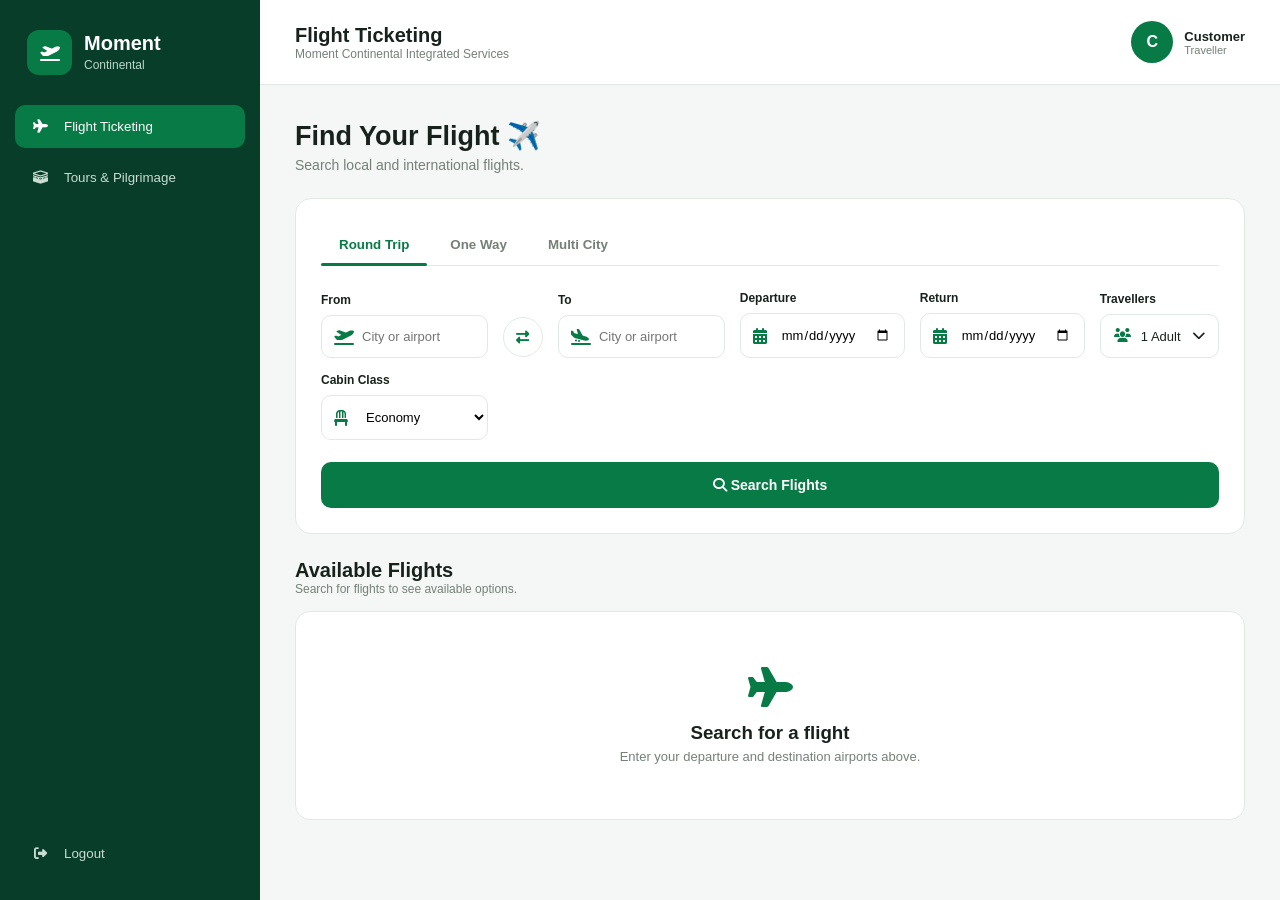
==== customers.html @ 9c8e6b3d "updated project" ====
<!DOCTYPE html>
<html lang="en">

<head>

    <meta charset="UTF-8">

    <meta
        name="viewport"
        content="width=device-width, initial-scale=1.0"
    >

    <title>
        Moment Continental - Customer
    </title>

    <link
        rel="stylesheet"
        href="customers.css"
    >

    <link
        rel="stylesheet"
        href="https://cdnjs.cloudflare.com/ajax/libs/font-awesome/6.5.1/css/all.min.css"
    >

</head>


<body>


<!-- =====================================================
     SIDEBAR
===================================================== -->

<aside
    class="sidebar"
    id="sidebar"
>


    <!-- BRAND -->

    <div class="brand">

        <div class="brand-icon">

            <i class="fas fa-plane-departure"></i>

        </div>


        <div>

            <h2>
                Moment
            </h2>

            <span>
                Continental
            </span>

        </div>

    </div>



    <!-- NAVIGATION -->

    <nav class="sidebar-nav">


        <button
            class="nav-item active"
            data-page="flights"
        >

            <i class="fas fa-plane"></i>

            <span>
                Flight Ticketing
            </span>

        </button>



        <button
            class="nav-item"
            data-page="tours"
        >

            <i class="fas fa-kaaba"></i>

            <span>
                Tours & Pilgrimage
            </span>

        </button>


    </nav>



    <!-- BOTTOM -->

    <div class="sidebar-bottom">


        <button
            class="nav-item logout-btn"
            id="logoutBtn"
        >

            <i class="fas fa-right-from-bracket"></i>

            <span>
                Logout
            </span>

        </button>


    </div>


</aside>



<!-- =====================================================
     MAIN
===================================================== -->

<main class="main">


    <!-- TOPBAR -->

    <header class="topbar">


        <button
            class="menu-btn"
            id="menuBtn"
        >

            <i class="fas fa-bars"></i>

        </button>



        <div class="topbar-title">

            <h2 id="pageTitle">
                Flight Ticketing
            </h2>

            <p>
                Moment Continental Integrated Services
            </p>

        </div>



        <!-- CUSTOMER -->

        <div class="customer-profile">


            <div class="avatar" id="customerAvatar">
                C
            </div>


            <div class="customer-info">

                <strong id="customerDisplayName">
                    Customer
                </strong>

                <small>
                    Traveller
                </small>

            </div>


        </div>


    </header>



    <!-- =================================================
         CONTENT
    ================================================= -->

    <section class="content">



        <!-- =================================================
             FLIGHTS
        ================================================= -->

        <div
            class="page active-page"
            id="flights"
        >


            <div class="page-heading">

                <div>

                    <h1>
                        Find Your Flight ✈️
                    </h1>

                    <p>
                        Search local and international flights.
                    </p>

                </div>

            </div>



            <!-- FLIGHT SEARCH -->

            <div class="flight-search-panel">


                <!-- TRIP TYPE -->

                <div class="flight-tabs">


                    <button
                        class="flight-tab active"
                        data-trip="round-trip"
                    >
                        Round Trip
                    </button>


                    <button
                        class="flight-tab"
                        data-trip="one-way"
                    >
                        One Way
                    </button>


                    <button
                        class="flight-tab"
                        data-trip="multi-city"
                    >
                        Multi City
                    </button>


                </div>



                <form id="flightSearchForm">


                    <div class="flight-form-grid">


                        <!-- FROM -->

                        <div class="form-group airport-group">

                            <label>
                                From
                            </label>


                            <div class="input-icon">

                                <i
                                    class="fas fa-plane-departure"
                                ></i>


                                <input
                                    type="text"
                                    id="flightFrom"
                                    placeholder="City or airport"
                                    autocomplete="off"
                                    required
                                >


                            </div>


                            <div
                                class="airport-results"
                                id="fromResults"
                            ></div>


                        </div>



                        <!-- SWAP -->

                        <button
                            type="button"
                            class="swap-btn"
                            id="swapFlightBtn"
                            title="Swap airports"
                        >

                            <i class="fas fa-right-left"></i>

                        </button>



                        <!-- TO -->

                        <div class="form-group airport-group">

                            <label>
                                To
                            </label>


                            <div class="input-icon">

                                <i
                                    class="fas fa-plane-arrival"
                                ></i>


                                <input
                                    type="text"
                                    id="flightTo"
                                    placeholder="City or airport"
                                    autocomplete="off"
                                    required
                                >


                            </div>


                            <div
                                class="airport-results"
                                id="toResults"
                            ></div>


                        </div>



                        <!-- DEPARTURE -->

                        <div class="form-group">

                            <label>
                                Departure
                            </label>


                            <div class="input-icon">

                                <i
                                    class="fas fa-calendar-days"
                                ></i>


                                <input
                                    type="date"
                                    id="departureDate"
                                    required
                                >


                            </div>

                        </div>



                        <!-- RETURN -->

                        <div
                            class="form-group"
                            id="returnDateGroup"
                        >

                            <label>
                                Return
                            </label>


                            <div class="input-icon">

                                <i
                                    class="fas fa-calendar-days"
                                ></i>


                                <input
                                    type="date"
                                    id="returnDate"
                                >


                            </div>

                        </div>



                        <!-- TRAVELLERS -->

                        <div class="form-group traveller-group">

                            <label>
                                Travellers
                            </label>


                            <button
                                type="button"
                                class="traveller-btn"
                                id="travellerBtn"
                            >

                                <i class="fas fa-users"></i>


                                <span id="travellerSummary">
                                    1 Adult
                                </span>


                                <i class="fas fa-chevron-down"></i>

                            </button>



                            <!-- TRAVELLER POPUP -->

                            <div
                                class="traveller-popup"
                                id="travellerPopup"
                            >


                                <!-- ADULTS -->

                                <div class="traveller-row">


                                    <div>

                                        <strong>
                                            Adults
                                        </strong>

                                        <small>
                                            12+ years
                                        </small>

                                    </div>


                                    <div class="counter">

                                        <button
                                            type="button"
                                            class="counter-btn"
                                            data-type="adults"
                                            data-action="minus"
                                        >
                                            −
                                        </button>


                                        <span id="adultsCount">
                                            1
                                        </span>


                                        <button
                                            type="button"
                                            class="counter-btn"
                                            data-type="adults"
                                            data-action="plus"
                                        >
                                            +
                                        </button>

                                    </div>

                                </div>



                                <!-- CHILDREN -->

                                <div class="traveller-row">


                                    <div>

                                        <strong>
                                            Children
                                        </strong>

                                        <small>
                                            2–11 years
                                        </small>

                                    </div>


                                    <div class="counter">

                                        <button
                                            type="button"
                                            class="counter-btn"
                                            data-type="children"
                                            data-action="minus"
                                        >
                                            −
                                        </button>


                                        <span id="childrenCount">
                                            0
                                        </span>


                                        <button
                                            type="button"
                                            class="counter-btn"
                                            data-type="children"
                                            data-action="plus"
                                        >
                                            +
                                        </button>

                                    </div>

                                </div>



                                <!-- INFANTS -->

                                <div class="traveller-row">


                                    <div>

                                        <strong>
                                            Infants
                                        </strong>

                                        <small>
                                            Under 2
                                        </small>

                                    </div>


                                    <div class="counter">

                                        <button
                                            type="button"
                                            class="counter-btn"
                                            data-type="infants"
                                            data-action="minus"
                                        >
                                            −
                                        </button>


                                        <span id="infantsCount">
                                            0
                                        </span>


                                        <button
                                            type="button"
                                            class="counter-btn"
                                            data-type="infants"
                                            data-action="plus"
                                        >
                                            +
                                        </button>

                                    </div>

                                </div>


                            </div>

                        </div>



                        <!-- CABIN -->

                        <div class="form-group">

                            <label>
                                Cabin Class
                            </label>


                            <div class="input-icon">

                                <i class="fas fa-chair"></i>


                                <select id="cabinClass">

                                    <option value="Economy">
                                        Economy
                                    </option>

                                    <option value="Premium Economy">
                                        Premium Economy
                                    </option>

                                    <option value="Business">
                                        Business
                                    </option>

                                    <option value="First Class">
                                        First Class
                                    </option>

                                </select>

                            </div>

                        </div>


                    </div>



                    <!-- MULTI CITY -->

                    <div
                        class="multi-city-container"
                        id="multiCityContainer"
                    >

                        <div class="multi-city-header">

                            <div>

                                <h3>
                                    Multi-City Flights
                                </h3>

                                <p>
                                    Add multiple destinations.
                                </p>

                            </div>


                            <button
                                type="button"
                                class="text-btn"
                                id="addCityBtn"
                            >

                                <i class="fas fa-plus"></i>

                                Add another city

                            </button>

                        </div>


                        <div id="multiCityRows">


                            <div class="multi-city-row">


                                <div class="form-group">

                                    <label>
                                        From
                                    </label>

                                    <input
                                        type="text"
                                        placeholder="City or airport"
                                    >

                                </div>


                                <div class="form-group">

                                    <label>
                                        To
                                    </label>

                                    <input
                                        type="text"
                                        placeholder="City or airport"
                                    >

                                </div>


                                <div class="form-group">

                                    <label>
                                        Date
                                    </label>

                                    <input
                                        type="date"
                                    >

                                </div>


                            </div>


                        </div>

                    </div>



                    <!-- SEARCH -->

                    <button
                        type="submit"
                        class="search-flight-btn"
                    >

                        <i
                            class="fas fa-magnifying-glass"
                        ></i>

                        Search Flights

                    </button>


                </form>


            </div>



            <!-- SEARCH RESULTS -->

            <div
                class="flight-results"
                id="flightResults"
            >

                <div class="results-heading">

                    <div>

                        <h2>
                            Available Flights
                        </h2>

                        <p>
                            Search for flights to see available options.
                        </p>

                    </div>

                </div>


                <div id="flightResultsList">

                    <div class="empty-results">

                        <i class="fas fa-plane"></i>

                        <h3>
                            Search for a flight
                        </h3>

                        <p>
                            Enter your departure and destination
                            airports above.
                        </p>

                    </div>

                </div>


            </div>


        </div>



        <!-- =================================================
             TOURS & PILGRIMAGE
        ================================================= -->

        <div
            class="page"
            id="tours"
        >


            <div class="page-heading">

                <div>

                    <h1>
                        Tours & Pilgrimage 🕋
                    </h1>

                    <p>
                        Explore our travel and pilgrimage packages.
                    </p>

                </div>

            </div>



            <div class="package-grid">


                <!-- ISRAEL & JORDAN -->

                <div class="package-card featured-package">

                    <div class="package-icon">

                        <i class="fas fa-church"></i>

                    </div>


                    <span class="package-label">
                        Featured Package
                    </span>


                    <h3>
                        Israel & Jordan Sacred Tour
                        & Pilgrimage Package
                    </h3>


                    <p>
                        A complete 9-day faith-building journey
                        through Jerusalem, Mount Nebo, Petra,
                        the Dead Sea and the Jordan River.
                    </p>


                    <div class="package-meta">

                        <span>

                            <i class="fas fa-calendar"></i>

                            9 Days

                        </span>


                        <span>

                            <i class="fas fa-globe"></i>

                            Israel & Jordan

                        </span>

                    </div>


                    <button
                        class="package-btn"
                        onclick="bookPackage('Israel & Jordan Sacred Tour & Pilgrimage Package')"
                    >

                        Book Package

                    </button>


                </div>



                <!-- UMRAH -->

                <div class="package-card">

                    <div class="package-icon">

                        <i class="fas fa-kaaba"></i>

                    </div>


                    <h3>
                        Umrah Spiritual Pilgrimage
                    </h3>


                    <p>
                        A spiritually guided Umrah journey
                        with accommodation, transportation
                        and pilgrimage support.
                    </p>


                    <div class="package-meta">

                        <span>

                            <i class="fas fa-mosque"></i>

                            Saudi Arabia

                        </span>

                    </div>


                    <button
                        class="package-btn"
                        onclick="bookPackage('Umrah Spiritual Pilgrimage')"
                    >

                        Book Package

                    </button>


                </div>



                <!-- HAJJ -->

                <div class="package-card">

                    <div class="package-icon">

                        <i class="fas fa-mosque"></i>

                    </div>


                    <h3>
                        Hajj Pilgrimage Tour
                    </h3>


                    <p>
                        Organized Hajj pilgrimage services
                        for individuals and groups with travel
                        and accommodation arrangements.
                    </p>


                    <div class="package-meta">

                        <span>

                            <i class="fas fa-kaaba"></i>

                            Saudi Arabia

                        </span>

                    </div>


                    <button
                        class="package-btn"
                        onclick="bookPackage('Hajj Pilgrimage Tour')"
                    >

                        Book Package

                    </button>


                </div>


            </div>


        </div>


    </section>


</main>



<script
    src="customers.js"
></script>


</body>

</html>
---- customers.css ----
/* =====================================================
   RESET
===================================================== */

* {
    margin: 0;
    padding: 0;
    box-sizing: border-box;
    font-family: "Poppins", sans-serif;
}


:root {

    --green: #087a46;
    --green-dark: #056637;
    --green-light: #eaf8f0;

    --sidebar: #083d29;

    --white: #ffffff;

    --background: #f5f7f6;

    --text: #17221c;

    --muted: #748078;

    --border: #e2e9e5;

    --danger: #d9534f;

}


/* =====================================================
   BODY
===================================================== */

body {

    background: var(--background);

    color: var(--text);

    min-height: 100vh;

}


/* =====================================================
   SIDEBAR
===================================================== */

.sidebar {

    position: fixed;

    left: 0;
    top: 0;

    width: 260px;

    height: 100vh;

    background: var(--sidebar);

    padding: 25px 15px;

    display: flex;

    flex-direction: column;

    z-index: 1000;

    transition: 0.3s ease;

}


.brand {

    display: flex;

    align-items: center;

    gap: 12px;

    color: white;

    padding: 5px 12px 30px;

}


.brand-icon {

    width: 45px;
    height: 45px;

    background: var(--green);

    border-radius: 12px;

    display: flex;

    align-items: center;

    justify-content: center;

}


.brand h2 {

    font-size: 20px;

}


.brand span {

    color: #b9d8c8;

    font-size: 12px;

}


.sidebar-nav {

    display: flex;

    flex-direction: column;

    gap: 8px;

}


.sidebar-bottom {

    margin-top: auto;

}


.nav-item {

    width: 100%;

    border: none;

    background: transparent;

    color: #c9ddd2;

    padding: 14px 15px;

    border-radius: 10px;

    display: flex;

    align-items: center;

    gap: 14px;

    cursor: pointer;

    text-align: left;

    transition: 0.25s;

}


.nav-item i {

    width: 20px;

    text-align: center;

}


.nav-item:hover {

    background: rgba(255,255,255,0.08);

    color: white;

}


.nav-item.active {

    background: var(--green);

    color: white;

}


.logout-btn:hover {

    background: rgba(217,83,79,0.2);

    color: #ffb9b5;

}


/* =====================================================
   MAIN
===================================================== */

.main {

    margin-left: 260px;

    min-height: 100vh;

}


/* =====================================================
   TOPBAR
===================================================== */

.topbar {

    height: 85px;

    background: white;

    border-bottom: 1px solid var(--border);

    display: flex;

    align-items: center;

    padding: 0 35px;

    position: sticky;

    top: 0;

    z-index: 900;

}


.menu-btn {

    display: none;

    border: none;

    background: transparent;

    font-size: 22px;

    cursor: pointer;

    margin-right: 15px;

}


.topbar-title {

    flex: 1;

}


.topbar-title h2 {

    font-size: 20px;

}


.topbar-title p {

    font-size: 12px;

    color: var(--muted);

}


.customer-profile {

    display: flex;

    align-items: center;

    gap: 11px;

}


.avatar {

    width: 42px;

    height: 42px;

    background: var(--green);

    color: white;

    border-radius: 50%;

    display: flex;

    align-items: center;

    justify-content: center;

    font-weight: 700;

}


.customer-info {

    display: flex;

    flex-direction: column;

}


.customer-info strong {

    font-size: 13px;

}


.customer-info small {

    color: var(--muted);

    font-size: 11px;

}


/* =====================================================
   CONTENT
===================================================== */

.content {

    padding: 35px;

}


.page {

    display: none;

}


.page.active-page {

    display: block;

}


.page-heading {

    margin-bottom: 25px;

}


.page-heading h1 {

    font-size: 27px;

    margin-bottom: 5px;

}


.page-heading p {

    color: var(--muted);

    font-size: 14px;

}


/* =====================================================
   FLIGHT SEARCH
===================================================== */

.flight-search-panel {

    background: white;

    border: 1px solid var(--border);

    border-radius: 16px;

    padding: 25px;

}


.flight-tabs {

    display: flex;

    gap: 5px;

    border-bottom: 1px solid var(--border);

    margin-bottom: 25px;

}


.flight-tab {

    border: none;

    background: transparent;

    padding: 13px 18px;

    cursor: pointer;

    color: var(--muted);

    font-weight: 600;

    position: relative;

}


.flight-tab.active {

    color: var(--green);

}


.flight-tab.active::after {

    content: "";

    position: absolute;

    left: 0;

    bottom: -1px;

    width: 100%;

    height: 3px;

    background: var(--green);

    border-radius: 5px;

}


.flight-form-grid {

    display: grid;

    grid-template-columns: 1.4fr 40px 1.4fr 1fr 1fr 1fr;

    gap: 15px;

    align-items: end;

}


.form-group {

    position: relative;

}


.form-group label {

    display: block;

    font-size: 12px;

    font-weight: 600;

    margin-bottom: 8px;

}


.input-icon {

    position: relative;

}


.input-icon i {

    position: absolute;

    left: 13px;

    top: 50%;

    transform: translateY(-50%);

    color: var(--green);

}


.input-icon input,
.input-icon select {

    width: 100%;

    padding: 13px 13px 13px 40px;

    border: 1px solid var(--border);

    border-radius: 10px;

    outline: none;

    background: white;

    font-size: 13px;

}


.input-icon input:focus,
.input-icon select:focus {

    border-color: var(--green);

    box-shadow: 0 0 0 3px rgba(8,122,70,0.08);

}


/* =====================================================
   AIRPORT AUTOCOMPLETE
===================================================== */

.airport-group {

    position: relative;

}


.airport-results {

    position: absolute;

    left: 0;

    right: 0;

    top: 76px;

    background: white;

    border: 1px solid var(--border);

    border-radius: 12px;

    box-shadow: 0 12px 35px rgba(0,0,0,0.12);

    max-height: 320px;

    overflow-y: auto;

    z-index: 500;

    display: none;

}


.airport-results.show {

    display: block;

}


.airport-option {

    padding: 13px;

    display: flex;

    align-items: center;

    gap: 12px;

    cursor: pointer;

    border-bottom: 1px solid #f0f2f1;

}


.airport-option:hover {

    background: var(--green-light);

}


.airport-code {

    width: 48px;

    height: 40px;

    background: var(--green-light);

    color: var(--green);

    border-radius: 8px;

    display: flex;

    align-items: center;

    justify-content: center;

    font-size: 12px;

    font-weight: 700;

}


.airport-info {

    display: flex;

    flex-direction: column;

}


.airport-info strong {

    font-size: 13px;

}


.airport-info span {

    font-size: 11px;

    color: var(--muted);

}


/* =====================================================
   SWAP
===================================================== */

.swap-btn {

    width: 40px;

    height: 40px;

    border-radius: 50%;

    border: 1px solid var(--border);

    background: white;

    color: var(--green);

    cursor: pointer;

    margin-bottom: 1px;

}


.swap-btn:hover {

    background: var(--green);

    color: white;

}


/* =====================================================
   TRAVELLERS
===================================================== */

.traveller-btn {

    width: 100%;

    height: 44px;

    border: 1px solid var(--border);

    border-radius: 10px;

    background: white;

    display: flex;

    align-items: center;

    gap: 10px;

    padding: 0 13px;

    cursor: pointer;

    color: var(--text);

}


.traveller-btn i:first-child {

    color: var(--green);

}


.traveller-btn span {

    flex: 1;

    text-align: left;

    font-size: 13px;

}


.traveller-popup {

    position: absolute;

    top: 76px;

    right: 0;

    width: 310px;

    background: white;

    border: 1px solid var(--border);

    border-radius: 13px;

    padding: 15px;

    box-shadow: 0 12px 35px rgba(0,0,0,0.13);

    z-index: 600;

    display: none;

}


.traveller-popup.show {

    display: block;

}


.traveller-row {

    display: flex;

    align-items: center;

    justify-content: space-between;

    padding: 13px 5px;

    border-bottom: 1px solid #f0f2f1;

}


.traveller-row:last-child {

    border-bottom: none;

}


.traveller-row div:first-child {

    display: flex;

    flex-direction: column;

}


.traveller-row strong {

    font-size: 13px;

}


.traveller-row small {

    color: var(--muted);

    font-size: 11px;

}


.counter {

    display: flex;

    align-items: center;

    gap: 12px;

}


.counter-btn {

    width: 30px;

    height: 30px;

    border: 1px solid var(--border);

    background: white;

    border-radius: 50%;

    cursor: pointer;

    color: var(--green);

    font-size: 18px;

}


.counter-btn:hover {

    background: var(--green-light);

}


.counter span {

    width: 20px;

    text-align: center;

    font-weight: 600;

}


/* =====================================================
   MULTI CITY
===================================================== */

.multi-city-container {

    display: none;

    margin-top: 25px;

    border-top: 1px solid var(--border);

    padding-top: 20px;

}


.multi-city-container.show {

    display: block;

}


.multi-city-header {

    display: flex;

    justify-content: space-between;

    margin-bottom: 15px;

}


.multi-city-header h3 {

    font-size: 16px;

}


.multi-city-header p {

    color: var(--muted);

    font-size: 12px;

}


.multi-city-row {

    display: grid;

    grid-template-columns: 1fr 1fr 1fr;

    gap: 15px;

    padding: 15px;

    background: #fafcfb;

    border-radius: 10px;

    margin-bottom: 10px;

}


.text-btn {

    border: none;

    background: transparent;

    color: var(--green);

    cursor: pointer;

    font-weight: 600;

}


/* =====================================================
   SEARCH BUTTON
===================================================== */

.search-flight-btn {

    width: 100%;

    border: none;

    background: var(--green);

    color: white;

    padding: 15px;

    border-radius: 10px;

    margin-top: 22px;

    font-weight: 700;

    cursor: pointer;

    font-size: 14px;

}


.search-flight-btn:hover {

    background: var(--green-dark);

}


/* =====================================================
   FLIGHT RESULTS
===================================================== */

.flight-results {

    margin-top: 25px;

}


.results-heading {

    margin-bottom: 15px;

}


.results-heading h2 {

    font-size: 20px;

}


.results-heading p {

    color: var(--muted);

    font-size: 12px;

}


.empty-results {

    background: white;

    border: 1px solid var(--border);

    border-radius: 15px;

    padding: 55px 20px;

    text-align: center;

}


.empty-results i {

    font-size: 40px;

    color: var(--green);

    margin-bottom: 15px;

}


.empty-results h3 {

    margin-bottom: 5px;

}


.empty-results p {

    color: var(--muted);

    font-size: 13px;

}


/* FLIGHT CARD */

.flight-card {

    background: white;

    border: 1px solid var(--border);

    border-radius: 14px;

    padding: 20px;

    display: grid;

    grid-template-columns: 1.3fr 1fr 1.4fr 1fr 1fr;

    align-items: center;

    gap: 20px;

    margin-bottom: 15px;

}


.airline {

    display: flex;

    align-items: center;

    gap: 10px;

}


.airline-logo {

    width: 42px;

    height: 42px;

    background: var(--green-light);

    color: var(--green);

    border-radius: 10px;

    display: flex;

    align-items: center;

    justify-content: center;

}


.airline strong {

    display: block;

    font-size: 13px;

}


.airline small {

    color: var(--muted);

    font-size: 11px;

}


.flight-time strong {

    display: block;

    font-size: 18px;

}


.flight-time span {

    color: var(--muted);

    font-size: 11px;

}


.flight-route {

    text-align: center;

}


.flight-route > span {

    font-size: 11px;

    color: var(--muted);

}


.route-line {

    display: flex;

    align-items: center;

    gap: 5px;

    margin: 8px 0;

}


.route-line span {

    height: 1px;

    background: #cbd6d0;

    flex: 1;

}


.route-line i {

    font-size: 8px;

    color: var(--green);

}


.flight-route small {

    color: var(--green);

    font-size: 10px;

}


.flight-price {

    text-align: right;

}


.flight-price strong {

    display: block;

    font-size: 17px;

}


.flight-price small {

    color: var(--muted);

    font-size: 10px;

}


.flight-price button {

    display: block;

    margin: 8px 0 0 auto;

    border: none;

    background: var(--green);

    color: white;

    padding: 9px 15px;

    border-radius: 8px;

    cursor: pointer;

}


/* =====================================================
   PACKAGES
===================================================== */

.package-grid {

    display: grid;

    grid-template-columns: repeat(3, 1fr);

    gap: 20px;

}


.package-card {

    background: white;

    border: 1px solid var(--border);

    border-radius: 15px;

    padding: 23px;

    position: relative;

}


.package-card.featured-package {

    border: 2px solid var(--green);

}


.package-icon {

    width: 50px;

    height: 50px;

    border-radius: 12px;

    background: var(--green-light);

    color: var(--green);

    display: flex;

    align-items: center;

    justify-content: center;

    font-size: 20px;

    margin-bottom: 15px;

}


.package-label {

    display: inline-block;

    background: var(--green);

    color: white;

    border-radius: 20px;

    padding: 5px 9px;

    font-size: 9px;

    margin-bottom: 10px;

}


.package-card h3 {

    font-size: 17px;

    margin-bottom: 10px;

}


.package-card p {

    color: var(--muted);

    font-size: 12px;

    line-height: 1.7;

}


.package-meta {

    display: flex;

    gap: 15px;

    flex-wrap: wrap;

    margin: 18px 0;

}


.package-meta span {

    color: var(--muted);

    font-size: 11px;

}


.package-meta i {

    color: var(--green);

}


.package-btn {

    width: 100%;

    border: none;

    background: var(--green);

    color: white;

    padding: 12px;

    border-radius: 9px;

    cursor: pointer;

    font-weight: 600;

}


.package-btn:hover {

    background: var(--green-dark);

}


/* =====================================================
   RESPONSIVE
===================================================== */

@media (max-width: 1200px) {

    .flight-form-grid {

        grid-template-columns: 1fr 40px 1fr 1fr;

    }

    .package-grid {

        grid-template-columns: 1fr 1fr;

    }

}


@media (max-width: 850px) {

    .sidebar {

        transform: translateX(-100%);

    }


    .sidebar.show {

        transform: translateX(0);

    }


    .main {

        margin-left: 0;

    }


    .menu-btn {

        display: block;

    }


    .flight-form-grid {

        grid-template-columns: 1fr 1fr;

    }


    .swap-btn {

        display: none;

    }


    .flight-card {

        grid-template-columns: 1fr 1fr;

    }

}


@media (max-width: 600px) {

    .topbar {

        padding: 0 18px;

    }


    .topbar-title p {

        display: none;

    }


    .customer-info {

        display: none;

    }


    .content {

        padding: 22px 15px;

    }


    .flight-form-grid {

        grid-template-columns: 1fr;

    }


    .multi-city-row {

        grid-template-columns: 1fr;

    }


    .package-grid {

        grid-template-columns: 1fr;

    }


    .flight-card {

        grid-template-columns: 1fr;

    }


    .flight-price {

        text-align: left;

    }


    .flight-price button {

        margin-left: 0;

    }


    .traveller-popup {

        width: 100%;

    }

}
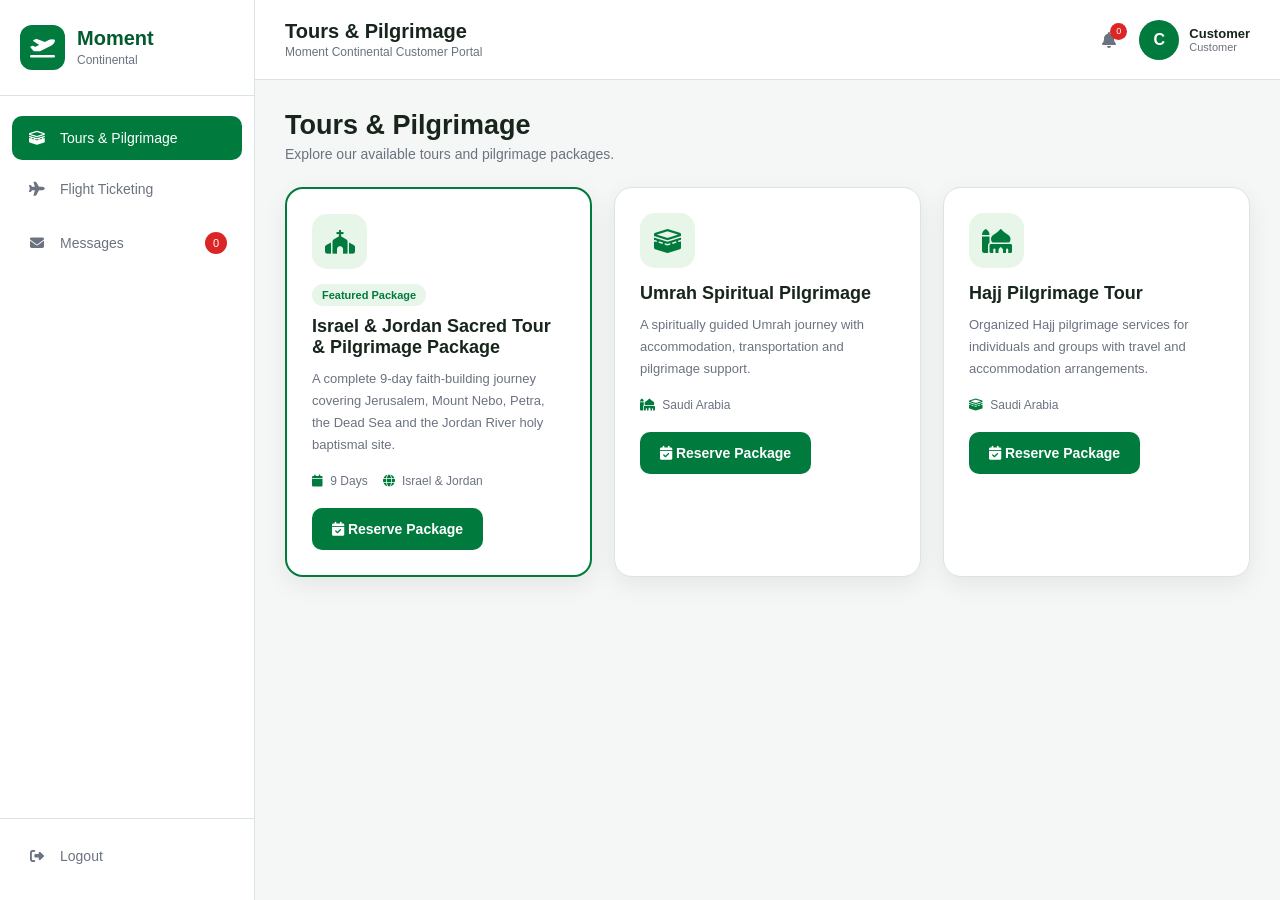
==== commit c39136b0: "updated project" ====
--- a/customers.html
+++ b/customers.html
@@ -1,176 +1,142 @@
 <!DOCTYPE html>
 <html lang="en">
-
 <head>
-
     <meta charset="UTF-8">
-
-    <meta
-        name="viewport"
-        content="width=device-width, initial-scale=1.0"
-    >
-
-    <title>
-        Moment Continental - Customer
-    </title>
-
-    <link
-        rel="stylesheet"
-        href="customers.css"
-    >
+    <meta name="viewport" content="width=device-width, initial-scale=1.0">
+
+    <title>Moment Continental - Customer Portal</title>
 
     <link
         rel="stylesheet"
         href="https://cdnjs.cloudflare.com/ajax/libs/font-awesome/6.5.1/css/all.min.css"
     >
 
+    <link rel="stylesheet" href="customers.css">
 </head>
 
-
 <body>
-
 
 <!-- =====================================================
      SIDEBAR
 ===================================================== -->
 
-<aside
-    class="sidebar"
-    id="sidebar"
->
-
-
-    <!-- BRAND -->
+<aside class="sidebar" id="sidebar">
 
     <div class="brand">
 
         <div class="brand-icon">
-
             <i class="fas fa-plane-departure"></i>
-
         </div>
 
-
         <div>
-
-            <h2>
-                Moment
-            </h2>
-
-            <span>
-                Continental
-            </span>
-
+            <h2>Moment</h2>
+            <span>Continental</span>
         </div>
 
     </div>
 
 
-
-    <!-- NAVIGATION -->
-
     <nav class="sidebar-nav">
 
+        <!-- TOURS -->
 
         <button
             class="nav-item active"
+            data-page="tours"
+        >
+            <i class="fas fa-kaaba"></i>
+            <span>Tours & Pilgrimage</span>
+        </button>
+
+
+        <!-- FLIGHTS -->
+
+        <button
+            class="nav-item"
             data-page="flights"
         >
-
             <i class="fas fa-plane"></i>
-
-            <span>
-                Flight Ticketing
-            </span>
-
+            <span>Flight Ticketing</span>
         </button>
 
 
+        <!-- MESSAGES -->
 
         <button
             class="nav-item"
-            data-page="tours"
+            data-page="messages"
         >
-
-            <i class="fas fa-kaaba"></i>
-
-            <span>
-                Tours & Pilgrimage
+            <i class="fas fa-envelope"></i>
+            <span>Messages</span>
+
+            <span class="message-badge" id="messageBadge">
+                0
             </span>
-
         </button>
 
-
     </nav>
 
 
-
-    <!-- BOTTOM -->
+    <!-- LOGOUT -->
 
     <div class="sidebar-bottom">
-
 
         <button
             class="nav-item logout-btn"
             id="logoutBtn"
         >
-
             <i class="fas fa-right-from-bracket"></i>
-
-            <span>
-                Logout
-            </span>
-
+            <span>Logout</span>
         </button>
 
-
     </div>
 
-
 </aside>
 
 
 
 <!-- =====================================================
-     MAIN
+     MAIN CONTENT
 ===================================================== -->
 
 <main class="main">
 
-
     <!-- TOPBAR -->
 
     <header class="topbar">
-
 
         <button
             class="menu-btn"
             id="menuBtn"
         >
-
             <i class="fas fa-bars"></i>
-
         </button>
 
 
-
         <div class="topbar-title">
 
             <h2 id="pageTitle">
-                Flight Ticketing
+                Tours & Pilgrimage
             </h2>
 
             <p>
-                Moment Continental Integrated Services
+                Moment Continental Customer Portal
             </p>
 
         </div>
 
 
-
-        <!-- CUSTOMER -->
-
         <div class="customer-profile">
+
+            <div class="notification">
+
+                <i class="fas fa-bell"></i>
+
+                <span id="notificationCount">
+                    0
+                </span>
+
+            </div>
 
 
             <div class="avatar" id="customerAvatar">
@@ -180,48 +146,202 @@
 
             <div class="customer-info">
 
-                <strong id="customerDisplayName">
+                <strong id="customerName">
                     Customer
                 </strong>
 
                 <small>
-                    Traveller
+                    Customer
                 </small>
 
             </div>
 
-
         </div>
 
-
     </header>
 
 
 
-    <!-- =================================================
+    <!-- =====================================================
          CONTENT
-    ================================================= -->
+    ===================================================== -->
 
     <section class="content">
 
 
-
         <!-- =================================================
-             FLIGHTS
+             TOURS & PILGRIMAGE
         ================================================= -->
 
         <div
             class="page active-page"
+            id="tours"
+        >
+
+            <div class="page-heading">
+
+                <div>
+
+                    <h1>
+                        Tours & Pilgrimage
+                    </h1>
+
+                    <p>
+                        Explore our available tours and pilgrimage packages.
+                    </p>
+
+                </div>
+
+            </div>
+
+
+            <div class="package-grid">
+
+
+                <!-- ISRAEL & JORDAN -->
+
+                <div class="package-card featured-package">
+
+                    <div class="package-icon">
+                        <i class="fas fa-church"></i>
+                    </div>
+
+                    <span class="package-label">
+                        Featured Package
+                    </span>
+
+                    <h3>
+                        Israel & Jordan Sacred Tour & Pilgrimage Package
+                    </h3>
+
+                    <p>
+                        A complete 9-day faith-building journey covering
+                        Jerusalem, Mount Nebo, Petra, the Dead Sea and
+                        the Jordan River holy baptismal site.
+                    </p>
+
+                    <div class="package-meta">
+
+                        <span>
+                            <i class="fas fa-calendar"></i>
+                            9 Days
+                        </span>
+
+                        <span>
+                            <i class="fas fa-globe"></i>
+                            Israel & Jordan
+                        </span>
+
+                    </div>
+
+                    <button
+                        class="primary-btn"
+                        onclick="bookTour('Israel & Jordan Sacred Tour & Pilgrimage Package')"
+                    >
+                        <i class="fas fa-calendar-check"></i>
+                        Reserve Package
+                    </button>
+
+                </div>
+
+
+
+                <!-- UMRAH -->
+
+                <div class="package-card">
+
+                    <div class="package-icon">
+                        <i class="fas fa-kaaba"></i>
+                    </div>
+
+                    <h3>
+                        Umrah Spiritual Pilgrimage
+                    </h3>
+
+                    <p>
+                        A spiritually guided Umrah journey with
+                        accommodation, transportation and pilgrimage
+                        support.
+                    </p>
+
+                    <div class="package-meta">
+
+                        <span>
+                            <i class="fas fa-mosque"></i>
+                            Saudi Arabia
+                        </span>
+
+                    </div>
+
+                    <button
+                        class="primary-btn"
+                        onclick="bookTour('Umrah Spiritual Pilgrimage')"
+                    >
+                        <i class="fas fa-calendar-check"></i>
+                        Reserve Package
+                    </button>
+
+                </div>
+
+
+
+                <!-- HAJJ -->
+
+                <div class="package-card">
+
+                    <div class="package-icon">
+                        <i class="fas fa-mosque"></i>
+                    </div>
+
+                    <h3>
+                        Hajj Pilgrimage Tour
+                    </h3>
+
+                    <p>
+                        Organized Hajj pilgrimage services for individuals
+                        and groups with travel and accommodation arrangements.
+                    </p>
+
+                    <div class="package-meta">
+
+                        <span>
+                            <i class="fas fa-kaaba"></i>
+                            Saudi Arabia
+                        </span>
+
+                    </div>
+
+                    <button
+                        class="primary-btn"
+                        onclick="bookTour('Hajj Pilgrimage Tour')"
+                    >
+                        <i class="fas fa-calendar-check"></i>
+                        Reserve Package
+                    </button>
+
+                </div>
+
+            </div>
+
+        </div>
+
+
+
+        <!-- =================================================
+             FLIGHT TICKETING
+        ================================================= -->
+
+        <div
+            class="page"
             id="flights"
         >
 
-
             <div class="page-heading">
 
                 <div>
 
                     <h1>
-                        Find Your Flight ✈️
+                        Flight Ticketing
                     </h1>
 
                     <p>
@@ -233,32 +353,25 @@
             </div>
 
 
-
-            <!-- FLIGHT SEARCH -->
-
             <div class="flight-search-panel">
 
-
                 <!-- TRIP TYPE -->
 
                 <div class="flight-tabs">
-
 
                     <button
                         class="flight-tab active"
+                        data-trip="one-way"
+                    >
+                        One Way
+                    </button>
+
+                    <button
+                        class="flight-tab"
                         data-trip="round-trip"
                     >
                         Round Trip
                     </button>
-
-
-                    <button
-                        class="flight-tab"
-                        data-trip="one-way"
-                    >
-                        One Way
-                    </button>
-
 
                     <button
                         class="flight-tab"
@@ -267,13 +380,11 @@
                         Multi City
                     </button>
 
-
                 </div>
 
 
 
                 <form id="flightSearchForm">
-
 
                     <div class="flight-form-grid">
 
@@ -286,13 +397,9 @@
                                 From
                             </label>
 
-
                             <div class="input-icon">
 
-                                <i
-                                    class="fas fa-plane-departure"
-                                ></i>
-
+                                <i class="fas fa-plane-departure"></i>
 
                                 <input
                                     type="text"
@@ -302,15 +409,12 @@
                                     required
                                 >
 
-
                             </div>
-
 
                             <div
                                 class="airport-results"
-                                id="fromResults"
+                                id="fromAirportResults"
                             ></div>
-
 
                         </div>
 
@@ -324,9 +428,7 @@
                             id="swapFlightBtn"
                             title="Swap airports"
                         >
-
                             <i class="fas fa-right-left"></i>
-
                         </button>
 
 
@@ -339,13 +441,9 @@
                                 To
                             </label>
 
-
                             <div class="input-icon">
 
-                                <i
-                                    class="fas fa-plane-arrival"
-                                ></i>
-
+                                <i class="fas fa-plane-arrival"></i>
 
                                 <input
                                     type="text"
@@ -355,15 +453,12 @@
                                     required
                                 >
 
-
                             </div>
-
 
                             <div
                                 class="airport-results"
-                                id="toResults"
+                                id="toAirportResults"
                             ></div>
-
 
                         </div>
 
@@ -377,13 +472,9 @@
                                 Departure
                             </label>
 
-
                             <div class="input-icon">
 
-                                <i
-                                    class="fas fa-calendar-days"
-                                ></i>
-
+                                <i class="fas fa-calendar"></i>
 
                                 <input
                                     type="date"
@@ -391,7 +482,6 @@
                                     required
                                 >
 
-
                             </div>
 
                         </div>
@@ -409,20 +499,15 @@
                                 Return
                             </label>
 
-
                             <div class="input-icon">
 
-                                <i
-                                    class="fas fa-calendar-days"
-                                ></i>
-
+                                <i class="fas fa-calendar-days"></i>
 
                                 <input
                                     type="date"
                                     id="returnDate"
                                 >
 
-
                             </div>
 
                         </div>
@@ -431,189 +516,161 @@
 
                         <!-- TRAVELLERS -->
 
-                        <div class="form-group traveller-group">
+                        <div class="form-group">
 
                             <label>
                                 Travellers
                             </label>
 
-
-                            <button
-                                type="button"
-                                class="traveller-btn"
-                                id="travellerBtn"
+                            <div
+                                class="traveller-selector"
+                                id="travellerSelector"
                             >
 
-                                <i class="fas fa-users"></i>
-
-
-                                <span id="travellerSummary">
-                                    1 Adult
-                                </span>
-
-
-                                <i class="fas fa-chevron-down"></i>
-
-                            </button>
-
-
-
-                            <!-- TRAVELLER POPUP -->
-
-                            <div
-                                class="traveller-popup"
-                                id="travellerPopup"
-                            >
-
-
-                                <!-- ADULTS -->
-
-                                <div class="traveller-row">
-
-
-                                    <div>
-
-                                        <strong>
-                                            Adults
-                                        </strong>
-
-                                        <small>
-                                            12+ years
-                                        </small>
+                                <button
+                                    type="button"
+                                    class="traveller-display"
+                                >
+
+                                    <i class="fas fa-users"></i>
+
+                                    <span id="travellerSummary">
+                                        1 Adult
+                                    </span>
+
+                                    <i class="fas fa-chevron-down"></i>
+
+                                </button>
+
+
+                                <div
+                                    class="traveller-dropdown"
+                                    id="travellerDropdown"
+                                >
+
+                                    <!-- ADULTS -->
+
+                                    <div class="traveller-row">
+
+                                        <div>
+
+                                            <strong>
+                                                Adults
+                                            </strong>
+
+                                            <small>
+                                                12+ years
+                                            </small>
+
+                                        </div>
+
+                                        <div class="counter">
+
+                                            <button
+                                                type="button"
+                                                onclick="changeTraveller('adults', -1)"
+                                            >
+                                                −
+                                            </button>
+
+                                            <span id="adultCount">
+                                                1
+                                            </span>
+
+                                            <button
+                                                type="button"
+                                                onclick="changeTraveller('adults', 1)"
+                                            >
+                                                +
+                                            </button>
+
+                                        </div>
 
                                     </div>
 
 
-                                    <div class="counter">
-
-                                        <button
-                                            type="button"
-                                            class="counter-btn"
-                                            data-type="adults"
-                                            data-action="minus"
-                                        >
-                                            −
-                                        </button>
-
-
-                                        <span id="adultsCount">
-                                            1
-                                        </span>
-
-
-                                        <button
-                                            type="button"
-                                            class="counter-btn"
-                                            data-type="adults"
-                                            data-action="plus"
-                                        >
-                                            +
-                                        </button>
+                                    <!-- CHILDREN -->
+
+                                    <div class="traveller-row">
+
+                                        <div>
+
+                                            <strong>
+                                                Children
+                                            </strong>
+
+                                            <small>
+                                                2–11 years
+                                            </small>
+
+                                        </div>
+
+                                        <div class="counter">
+
+                                            <button
+                                                type="button"
+                                                onclick="changeTraveller('children', -1)"
+                                            >
+                                                −
+                                            </button>
+
+                                            <span id="childrenCount">
+                                                0
+                                            </span>
+
+                                            <button
+                                                type="button"
+                                                onclick="changeTraveller('children', 1)"
+                                            >
+                                                +
+                                            </button>
+
+                                        </div>
 
                                     </div>
 
+
+                                    <!-- INFANTS -->
+
+                                    <div class="traveller-row">
+
+                                        <div>
+
+                                            <strong>
+                                                Infants
+                                            </strong>
+
+                                            <small>
+                                                Under 2
+                                            </small>
+
+                                        </div>
+
+                                        <div class="counter">
+
+                                            <button
+                                                type="button"
+                                                onclick="changeTraveller('infants', -1)"
+                                            >
+                                                −
+                                            </button>
+
+                                            <span id="infantCount">
+                                                0
+                                            </span>
+
+                                            <button
+                                                type="button"
+                                                onclick="changeTraveller('infants', 1)"
+                                            >
+                                                +
+                                            </button>
+
+                                        </div>
+
+                                    </div>
+
                                 </div>
-
-
-
-                                <!-- CHILDREN -->
-
-                                <div class="traveller-row">
-
-
-                                    <div>
-
-                                        <strong>
-                                            Children
-                                        </strong>
-
-                                        <small>
-                                            2–11 years
-                                        </small>
-
-                                    </div>
-
-
-                                    <div class="counter">
-
-                                        <button
-                                            type="button"
-                                            class="counter-btn"
-                                            data-type="children"
-                                            data-action="minus"
-                                        >
-                                            −
-                                        </button>
-
-
-                                        <span id="childrenCount">
-                                            0
-                                        </span>
-
-
-                                        <button
-                                            type="button"
-                                            class="counter-btn"
-                                            data-type="children"
-                                            data-action="plus"
-                                        >
-                                            +
-                                        </button>
-
-                                    </div>
-
-                                </div>
-
-
-
-                                <!-- INFANTS -->
-
-                                <div class="traveller-row">
-
-
-                                    <div>
-
-                                        <strong>
-                                            Infants
-                                        </strong>
-
-                                        <small>
-                                            Under 2
-                                        </small>
-
-                                    </div>
-
-
-                                    <div class="counter">
-
-                                        <button
-                                            type="button"
-                                            class="counter-btn"
-                                            data-type="infants"
-                                            data-action="minus"
-                                        >
-                                            −
-                                        </button>
-
-
-                                        <span id="infantsCount">
-                                            0
-                                        </span>
-
-
-                                        <button
-                                            type="button"
-                                            class="counter-btn"
-                                            data-type="infants"
-                                            data-action="plus"
-                                        >
-                                            +
-                                        </button>
-
-                                    </div>
-
-                                </div>
-
 
                             </div>
 
@@ -629,27 +686,25 @@
                                 Cabin Class
                             </label>
 
-
                             <div class="input-icon">
 
                                 <i class="fas fa-chair"></i>
 
-
                                 <select id="cabinClass">
 
-                                    <option value="Economy">
+                                    <option value="economy">
                                         Economy
                                     </option>
 
-                                    <option value="Premium Economy">
+                                    <option value="premium">
                                         Premium Economy
                                     </option>
 
-                                    <option value="Business">
+                                    <option value="business">
                                         Business
                                     </option>
 
-                                    <option value="First Class">
+                                    <option value="first">
                                         First Class
                                     </option>
 
@@ -659,128 +714,26 @@
 
                         </div>
 
-
-                    </div>
-
-
-
-                    <!-- MULTI CITY -->
-
-                    <div
-                        class="multi-city-container"
-                        id="multiCityContainer"
-                    >
-
-                        <div class="multi-city-header">
-
-                            <div>
-
-                                <h3>
-                                    Multi-City Flights
-                                </h3>
-
-                                <p>
-                                    Add multiple destinations.
-                                </p>
-
-                            </div>
-
-
-                            <button
-                                type="button"
-                                class="text-btn"
-                                id="addCityBtn"
-                            >
-
-                                <i class="fas fa-plus"></i>
-
-                                Add another city
-
-                            </button>
-
-                        </div>
-
-
-                        <div id="multiCityRows">
-
-
-                            <div class="multi-city-row">
-
-
-                                <div class="form-group">
-
-                                    <label>
-                                        From
-                                    </label>
-
-                                    <input
-                                        type="text"
-                                        placeholder="City or airport"
-                                    >
-
-                                </div>
-
-
-                                <div class="form-group">
-
-                                    <label>
-                                        To
-                                    </label>
-
-                                    <input
-                                        type="text"
-                                        placeholder="City or airport"
-                                    >
-
-                                </div>
-
-
-                                <div class="form-group">
-
-                                    <label>
-                                        Date
-                                    </label>
-
-                                    <input
-                                        type="date"
-                                    >
-
-                                </div>
-
-
-                            </div>
-
-
-                        </div>
-
-                    </div>
-
-
-
-                    <!-- SEARCH -->
+                    </div>
+
 
                     <button
                         type="submit"
                         class="search-flight-btn"
                     >
 
-                        <i
-                            class="fas fa-magnifying-glass"
-                        ></i>
+                        <i class="fas fa-magnifying-glass"></i>
 
                         Search Flights
 
                     </button>
 
-
                 </form>
 
-
             </div>
 
 
-
-            <!-- SEARCH RESULTS -->
+            <!-- RESULTS -->
 
             <div
                 class="flight-results"
@@ -796,61 +749,38 @@
                         </h2>
 
                         <p>
-                            Search for flights to see available options.
+                            Search for a flight to see available options.
                         </p>
 
                     </div>
 
                 </div>
 
-
-                <div id="flightResultsList">
-
-                    <div class="empty-results">
-
-                        <i class="fas fa-plane"></i>
-
-                        <h3>
-                            Search for a flight
-                        </h3>
-
-                        <p>
-                            Enter your departure and destination
-                            airports above.
-                        </p>
-
-                    </div>
-
-                </div>
-
-
             </div>
 
-
         </div>
 
 
 
         <!-- =================================================
-             TOURS & PILGRIMAGE
+             MESSAGES
         ================================================= -->
 
         <div
             class="page"
-            id="tours"
+            id="messages"
         >
 
-
             <div class="page-heading">
 
                 <div>
 
                     <h1>
-                        Tours & Pilgrimage 🕋
+                        Messages
                     </h1>
 
                     <p>
-                        Explore our travel and pilgrimage packages.
+                        Contact Moment Continental for enquiries and assistance.
                     </p>
 
                 </div>
@@ -858,192 +788,247 @@
             </div>
 
 
-
-            <div class="package-grid">
-
-
-                <!-- ISRAEL & JORDAN -->
-
-                <div class="package-card featured-package">
-
-                    <div class="package-icon">
-
-                        <i class="fas fa-church"></i>
-
-                    </div>
-
-
-                    <span class="package-label">
-                        Featured Package
-                    </span>
+            <div class="message-layout">
+
+
+                <!-- MESSAGE FORM -->
+
+                <div class="panel message-form-panel">
+
+                    <div class="panel-header">
+
+                        <div>
+
+                            <h3>
+                                Send us a message
+                            </h3>
+
+                            <p>
+                                Our team will get back to you.
+                            </p>
+
+                        </div>
+
+                    </div>
+
+
+                    <form id="messageForm">
+
+                        <div class="form-group">
+
+                            <label>
+                                Your Name
+                            </label>
+
+                            <input
+                                type="text"
+                                id="messageName"
+                                placeholder="Enter your name"
+                                required
+                            >
+
+                        </div>
+
+
+                        <div class="form-group">
+
+                            <label>
+                                Email Address
+                            </label>
+
+                            <input
+                                type="email"
+                                id="messageEmail"
+                                placeholder="Enter your email"
+                                required
+                            >
+
+                        </div>
+
+
+                        <div class="form-group">
+
+                            <label>
+                                Subject
+                            </label>
+
+                            <input
+                                type="text"
+                                id="messageSubject"
+                                placeholder="What is your enquiry about?"
+                                required
+                            >
+
+                        </div>
+
+
+                        <div class="form-group">
+
+                            <label>
+                                Message
+                            </label>
+
+                            <textarea
+                                id="messageText"
+                                rows="6"
+                                placeholder="Write your message..."
+                                required
+                            ></textarea>
+
+                        </div>
+
+
+                        <button
+                            type="submit"
+                            class="primary-btn full-btn"
+                        >
+
+                            <i class="fas fa-paper-plane"></i>
+
+                            Send Message
+
+                        </button>
+
+                    </form>
+
+                </div>
+
+
+
+                <!-- CONTACT INFORMATION -->
+
+                <div class="panel contact-panel">
+
+                    <div class="contact-icon">
+
+                        <i class="fas fa-headset"></i>
+
+                    </div>
 
 
                     <h3>
-                        Israel & Jordan Sacred Tour
-                        & Pilgrimage Package
+                        Need help?
                     </h3>
 
 
                     <p>
-                        A complete 9-day faith-building journey
-                        through Jerusalem, Mount Nebo, Petra,
-                        the Dead Sea and the Jordan River.
+                        Our team is available to assist you with
+                        reservations, flights, tours and pilgrimage packages.
                     </p>
 
 
-                    <div class="package-meta">
-
-                        <span>
-
-                            <i class="fas fa-calendar"></i>
-
-                            9 Days
-
-                        </span>
-
-
-                        <span>
-
-                            <i class="fas fa-globe"></i>
-
-                            Israel & Jordan
-
-                        </span>
-
-                    </div>
-
-
-                    <button
-                        class="package-btn"
-                        onclick="bookPackage('Israel & Jordan Sacred Tour & Pilgrimage Package')"
-                    >
-
-                        Book Package
-
-                    </button>
-
+                    <div class="contact-item">
+
+                        <i class="fas fa-envelope"></i>
+
+                        <div>
+
+                            <strong>
+                                Email
+                            </strong>
+
+                            <span>
+                               ✉️  momentcontinental@yahoo.com
+                               <br>
+                                  🌐  momentcontinental.com
+                            </span>
+
+                        </div>
+
+                    </div>
+
+
+                       <div class="contact-item">
+
+                        <i class="fas fa-envelope"></i>
+
+                        <div>
+
+                            <strong>
+                                Location
+                            </strong>
+
+                            <span>
+                               📍 5N close, opposite RCCG Jesus Heritage off 7up Road, Oluyole Ibadan, Oyo State
+                            </span>
+
+                        </div>
+
+                    </div>
+
+                    <div class="contact-item">
+
+                        <i class="fas fa-phone"></i>
+
+                        <div>
+
+                            <strong>
+                                Phone
+                            </strong>
+
+                            <span>
+                                📱  08035128503, 08129720808, 09113772795
+                            </span>
+
+                        </div>
+
+                    </div>
 
                 </div>
 
-
-
-                <!-- UMRAH -->
-
-                <div class="package-card">
-
-                    <div class="package-icon">
-
-                        <i class="fas fa-kaaba"></i>
-
-                    </div>
-
-
-                    <h3>
-                        Umrah Spiritual Pilgrimage
-                    </h3>
-
-
-                    <p>
-                        A spiritually guided Umrah journey
-                        with accommodation, transportation
-                        and pilgrimage support.
-                    </p>
-
-
-                    <div class="package-meta">
-
-                        <span>
-
-                            <i class="fas fa-mosque"></i>
-
-                            Saudi Arabia
-
-                        </span>
-
-                    </div>
-
-
-                    <button
-                        class="package-btn"
-                        onclick="bookPackage('Umrah Spiritual Pilgrimage')"
-                    >
-
-                        Book Package
-
-                    </button>
-
-
-                </div>
-
-
-
-                <!-- HAJJ -->
-
-                <div class="package-card">
-
-                    <div class="package-icon">
-
-                        <i class="fas fa-mosque"></i>
-
-                    </div>
-
-
-                    <h3>
-                        Hajj Pilgrimage Tour
-                    </h3>
-
-
-                    <p>
-                        Organized Hajj pilgrimage services
-                        for individuals and groups with travel
-                        and accommodation arrangements.
-                    </p>
-
-
-                    <div class="package-meta">
-
-                        <span>
-
-                            <i class="fas fa-kaaba"></i>
-
-                            Saudi Arabia
-
-                        </span>
-
-                    </div>
-
-
-                    <button
-                        class="package-btn"
-                        onclick="bookPackage('Hajj Pilgrimage Tour')"
-                    >
-
-                        Book Package
-
-                    </button>
-
-
-                </div>
-
-
             </div>
 
-
         </div>
 
-
     </section>
 
-
 </main>
 
 
 
-<script
-    src="customers.js"
-></script>
-
+<!-- =====================================================
+     SUCCESS MODAL
+===================================================== -->
+
+<div
+    class="modal"
+    id="messageSuccessModal"
+>
+
+    <div class="modal-content success-modal">
+
+        <div class="success-icon">
+
+            <i class="fas fa-check"></i>
+
+        </div>
+
+
+        <h2>
+            Message Sent!
+        </h2>
+
+
+        <p>
+            Thank you for contacting Moment Continental.
+            Our team will get back to you shortly.
+        </p>
+
+
+        <button
+            class="primary-btn"
+            onclick="closeMessageSuccess()"
+        >
+            Done
+        </button>
+
+    </div>
+
+</div>
+
+
+
+<script src="customers.js"></script>
 
 </body>
-
 </html>
--- a/customers.css
+++ b/customers.css
@@ -1,5 +1,5 @@
 /* =====================================================
-   RESET
+   MOMENT CONTINENTAL - CUSTOMER PORTAL
 ===================================================== */
 
 * {
@@ -9,42 +9,23 @@
     font-family: "Poppins", sans-serif;
 }
 
-
 :root {
-
-    --green: #087a46;
-    --green-dark: #056637;
-    --green-light: #eaf8f0;
-
-    --sidebar: #083d29;
-
+    --green: #007a3d;
+    --green-dark: #005c2e;
+    --green-light: #e8f5e9;
     --white: #ffffff;
-
-    --background: #f5f7f6;
-
-    --text: #17221c;
-
-    --muted: #748078;
-
-    --border: #e2e9e5;
-
-    --danger: #d9534f;
-
-}
-
-
-/* =====================================================
-   BODY
-===================================================== */
+    --bg: #f5f7f6;
+    --text: #17251c;
+    --gray: #6b7280;
+    --border: #d9e5de;
+    --danger: #dc2626;
+    --shadow: 0 8px 25px rgba(0, 0, 0, 0.07);
+}
 
 body {
-
-    background: var(--background);
-
+    background: var(--bg);
     color: var(--text);
-
     min-height: 100vh;
-
 }
 
 
@@ -53,511 +34,473 @@
 ===================================================== */
 
 .sidebar {
-
     position: fixed;
-
     left: 0;
     top: 0;
-
-    width: 260px;
-
+    width: 255px;
     height: 100vh;
-
-    background: var(--sidebar);
-
-    padding: 25px 15px;
-
-    display: flex;
-
+    background: var(--white);
+    border-right: 1px solid var(--border);
+    display: flex;
     flex-direction: column;
-
     z-index: 1000;
-
-    transition: 0.3s ease;
-
-}
-
+}
 
 .brand {
-
-    display: flex;
-
-    align-items: center;
-
+    display: flex;
+    align-items: center;
     gap: 12px;
-
-    color: white;
-
-    padding: 5px 12px 30px;
-
-}
-
+    padding: 25px 20px;
+    border-bottom: 1px solid var(--border);
+}
 
 .brand-icon {
-
     width: 45px;
     height: 45px;
-
     background: var(--green);
-
+    color: white;
     border-radius: 12px;
-
-    display: flex;
-
-    align-items: center;
-
+    display: flex;
+    align-items: center;
     justify-content: center;
-
-}
-
+    font-size: 20px;
+}
 
 .brand h2 {
-
     font-size: 20px;
-
-}
-
+    color: var(--green-dark);
+}
 
 .brand span {
-
-    color: #b9d8c8;
-
     font-size: 12px;
-
-}
-
+    color: var(--gray);
+}
 
 .sidebar-nav {
-
-    display: flex;
-
+    padding: 20px 12px;
+    flex: 1;
+}
+
+.nav-item {
+    width: 100%;
+    border: none;
+    background: transparent;
+    color: var(--gray);
+    padding: 14px 15px;
+    margin-bottom: 7px;
+    border-radius: 10px;
+    display: flex;
+    align-items: center;
+    gap: 13px;
+    cursor: pointer;
+    font-size: 14px;
+    text-align: left;
+    transition: 0.25s;
+}
+
+.nav-item i {
+    width: 20px;
+    text-align: center;
+}
+
+.nav-item:hover {
+    background: var(--green-light);
+    color: var(--green);
+}
+
+.nav-item.active {
+    background: var(--green);
+    color: white;
+}
+
+.sidebar-bottom {
+    padding: 15px 12px;
+    border-top: 1px solid var(--border);
+}
+
+.logout-btn:hover {
+    background: #fee2e2;
+    color: var(--danger);
+}
+
+.message-badge {
+    margin-left: auto;
+    min-width: 22px;
+    height: 22px;
+    padding: 0 6px;
+    background: #dc2626;
+    color: white;
+    border-radius: 50px;
+    font-size: 11px;
+    display: flex;
+    align-items: center;
+    justify-content: center;
+}
+
+.nav-item.active .message-badge {
+    background: white;
+    color: var(--green);
+}
+
+
+/* =====================================================
+   MAIN
+===================================================== */
+
+.main {
+    margin-left: 255px;
+    min-height: 100vh;
+}
+
+
+/* =====================================================
+   TOPBAR
+===================================================== */
+
+.topbar {
+    height: 80px;
+    background: white;
+    border-bottom: 1px solid var(--border);
+    display: flex;
+    align-items: center;
+    padding: 0 30px;
+    gap: 20px;
+    position: sticky;
+    top: 0;
+    z-index: 900;
+}
+
+.menu-btn {
+    display: none;
+    border: none;
+    background: var(--green-light);
+    color: var(--green);
+    width: 42px;
+    height: 42px;
+    border-radius: 10px;
+    cursor: pointer;
+}
+
+.topbar-title {
+    flex: 1;
+}
+
+.topbar-title h2 {
+    font-size: 20px;
+    margin-bottom: 2px;
+}
+
+.topbar-title p {
+    font-size: 12px;
+    color: var(--gray);
+}
+
+.customer-profile {
+    display: flex;
+    align-items: center;
+    gap: 10px;
+}
+
+.notification {
+    position: relative;
+    width: 40px;
+    height: 40px;
+    display: flex;
+    align-items: center;
+    justify-content: center;
+    color: var(--gray);
+}
+
+.notification span {
+    position: absolute;
+    top: 3px;
+    right: 2px;
+    width: 17px;
+    height: 17px;
+    border-radius: 50%;
+    background: #dc2626;
+    color: white;
+    font-size: 9px;
+    display: flex;
+    align-items: center;
+    justify-content: center;
+}
+
+.avatar {
+    width: 40px;
+    height: 40px;
+    border-radius: 50%;
+    background: var(--green);
+    color: white;
+    display: flex;
+    align-items: center;
+    justify-content: center;
+    font-weight: 700;
+}
+
+.customer-info {
+    display: flex;
     flex-direction: column;
-
+}
+
+.customer-info strong {
+    font-size: 13px;
+}
+
+.customer-info small {
+    font-size: 11px;
+    color: var(--gray);
+}
+
+
+/* =====================================================
+   CONTENT
+===================================================== */
+
+.content {
+    padding: 30px;
+}
+
+.page {
+    display: none;
+}
+
+.page.active-page {
+    display: block;
+}
+
+.page-heading {
+    display: flex;
+    justify-content: space-between;
+    align-items: center;
+    margin-bottom: 25px;
+}
+
+.page-heading h1 {
+    font-size: 27px;
+    margin-bottom: 5px;
+}
+
+.page-heading p {
+    color: var(--gray);
+    font-size: 14px;
+}
+
+
+/* =====================================================
+   BUTTONS
+===================================================== */
+
+.primary-btn {
+    border: none;
+    background: var(--green);
+    color: white;
+    padding: 13px 20px;
+    border-radius: 10px;
+    font-size: 14px;
+    font-weight: 600;
+    cursor: pointer;
+    transition: 0.25s;
+}
+
+.primary-btn:hover {
+    background: var(--green-dark);
+    transform: translateY(-1px);
+}
+
+.full-btn {
+    width: 100%;
+}
+
+
+/* =====================================================
+   TOURS
+===================================================== */
+
+.package-grid {
+    display: grid;
+    grid-template-columns: repeat(3, 1fr);
+    gap: 22px;
+}
+
+.package-card {
+    background: white;
+    border: 1px solid var(--border);
+    border-radius: 18px;
+    padding: 25px;
+    box-shadow: var(--shadow);
+    position: relative;
+    transition: 0.25s;
+}
+
+.package-card:hover {
+    transform: translateY(-5px);
+}
+
+.featured-package {
+    border: 2px solid var(--green);
+}
+
+.package-icon {
+    width: 55px;
+    height: 55px;
+    background: var(--green-light);
+    color: var(--green);
+    border-radius: 15px;
+    display: flex;
+    align-items: center;
+    justify-content: center;
+    font-size: 24px;
+    margin-bottom: 15px;
+}
+
+.package-label {
+    display: inline-block;
+    background: var(--green-light);
+    color: var(--green);
+    padding: 5px 10px;
+    border-radius: 20px;
+    font-size: 11px;
+    font-weight: 600;
+    margin-bottom: 10px;
+}
+
+.package-card h3 {
+    font-size: 18px;
+    margin-bottom: 10px;
+}
+
+.package-card p {
+    font-size: 13px;
+    line-height: 1.7;
+    color: var(--gray);
+    margin-bottom: 18px;
+}
+
+.package-meta {
+    display: flex;
+    gap: 15px;
+    flex-wrap: wrap;
+    margin-bottom: 20px;
+}
+
+.package-meta span {
+    font-size: 12px;
+    color: var(--gray);
+}
+
+.package-meta i {
+    color: var(--green);
+    margin-right: 4px;
+}
+
+
+/* =====================================================
+   FLIGHT SEARCH
+===================================================== */
+
+.flight-search-panel {
+    background: white;
+    border: 1px solid var(--border);
+    border-radius: 18px;
+    padding: 25px;
+    box-shadow: var(--shadow);
+}
+
+.flight-tabs {
+    display: flex;
     gap: 8px;
-
-}
-
-
-.sidebar-bottom {
-
-    margin-top: auto;
-
-}
-
-
-.nav-item {
-
-    width: 100%;
-
-    border: none;
-
-    background: transparent;
-
-    color: #c9ddd2;
-
-    padding: 14px 15px;
-
-    border-radius: 10px;
-
-    display: flex;
-
-    align-items: center;
-
-    gap: 14px;
-
+    margin-bottom: 25px;
+}
+
+.flight-tab {
+    border: 1px solid var(--border);
+    background: white;
+    color: var(--gray);
+    padding: 10px 18px;
+    border-radius: 8px;
     cursor: pointer;
-
-    text-align: left;
-
-    transition: 0.25s;
-
-}
-
-
-.nav-item i {
-
-    width: 20px;
-
-    text-align: center;
-
-}
-
-
-.nav-item:hover {
-
-    background: rgba(255,255,255,0.08);
-
+    font-weight: 600;
+}
+
+.flight-tab.active {
+    background: var(--green);
     color: white;
-
-}
-
-
-.nav-item.active {
-
-    background: var(--green);
-
-    color: white;
-
-}
-
-
-.logout-btn:hover {
-
-    background: rgba(217,83,79,0.2);
-
-    color: #ffb9b5;
-
-}
-
-
-/* =====================================================
-   MAIN
-===================================================== */
-
-.main {
-
-    margin-left: 260px;
-
-    min-height: 100vh;
-
-}
-
-
-/* =====================================================
-   TOPBAR
-===================================================== */
-
-.topbar {
-
-    height: 85px;
-
-    background: white;
-
-    border-bottom: 1px solid var(--border);
-
-    display: flex;
-
-    align-items: center;
-
-    padding: 0 35px;
-
-    position: sticky;
-
-    top: 0;
-
-    z-index: 900;
-
-}
-
-
-.menu-btn {
-
-    display: none;
-
-    border: none;
-
-    background: transparent;
-
-    font-size: 22px;
-
-    cursor: pointer;
-
-    margin-right: 15px;
-
-}
-
-
-.topbar-title {
-
-    flex: 1;
-
-}
-
-
-.topbar-title h2 {
-
-    font-size: 20px;
-
-}
-
-
-.topbar-title p {
-
+    border-color: var(--green);
+}
+
+.flight-form-grid {
+    display: grid;
+    grid-template-columns: 1.4fr 45px 1.4fr 1fr 1fr 1fr 1fr;
+    gap: 12px;
+    align-items: end;
+}
+
+.form-group {
+    position: relative;
+}
+
+.form-group label {
+    display: block;
     font-size: 12px;
-
-    color: var(--muted);
-
-}
-
-
-.customer-profile {
-
-    display: flex;
-
-    align-items: center;
-
-    gap: 11px;
-
-}
-
-
-.avatar {
-
-    width: 42px;
-
-    height: 42px;
-
-    background: var(--green);
-
-    color: white;
-
-    border-radius: 50%;
-
-    display: flex;
-
-    align-items: center;
-
-    justify-content: center;
-
-    font-weight: 700;
-
-}
-
-
-.customer-info {
-
-    display: flex;
-
-    flex-direction: column;
-
-}
-
-
-.customer-info strong {
-
-    font-size: 13px;
-
-}
-
-
-.customer-info small {
-
-    color: var(--muted);
-
-    font-size: 11px;
-
-}
-
-
-/* =====================================================
-   CONTENT
-===================================================== */
-
-.content {
-
-    padding: 35px;
-
-}
-
-
-.page {
-
-    display: none;
-
-}
-
-
-.page.active-page {
-
-    display: block;
-
-}
-
-
-.page-heading {
-
-    margin-bottom: 25px;
-
-}
-
-
-.page-heading h1 {
-
-    font-size: 27px;
-
-    margin-bottom: 5px;
-
-}
-
-
-.page-heading p {
-
-    color: var(--muted);
-
-    font-size: 14px;
-
-}
-
-
-/* =====================================================
-   FLIGHT SEARCH
-===================================================== */
-
-.flight-search-panel {
-
-    background: white;
-
-    border: 1px solid var(--border);
-
-    border-radius: 16px;
-
-    padding: 25px;
-
-}
-
-
-.flight-tabs {
-
-    display: flex;
-
-    gap: 5px;
-
-    border-bottom: 1px solid var(--border);
-
-    margin-bottom: 25px;
-
-}
-
-
-.flight-tab {
-
-    border: none;
-
-    background: transparent;
-
-    padding: 13px 18px;
-
-    cursor: pointer;
-
-    color: var(--muted);
-
     font-weight: 600;
-
+    margin-bottom: 7px;
+}
+
+.input-icon {
     position: relative;
-
-}
-
-
-.flight-tab.active {
-
-    color: var(--green);
-
-}
-
-
-.flight-tab.active::after {
-
-    content: "";
-
+}
+
+.input-icon i {
     position: absolute;
-
-    left: 0;
-
-    bottom: -1px;
-
-    width: 100%;
-
-    height: 3px;
-
-    background: var(--green);
-
-    border-radius: 5px;
-
-}
-
-
-.flight-form-grid {
-
-    display: grid;
-
-    grid-template-columns: 1.4fr 40px 1.4fr 1fr 1fr 1fr;
-
-    gap: 15px;
-
-    align-items: end;
-
-}
-
-
-.form-group {
-
-    position: relative;
-
-}
-
-
-.form-group label {
-
-    display: block;
-
-    font-size: 12px;
-
-    font-weight: 600;
-
-    margin-bottom: 8px;
-
-}
-
-
-.input-icon {
-
-    position: relative;
-
-}
-
-
-.input-icon i {
-
-    position: absolute;
-
     left: 13px;
-
     top: 50%;
-
     transform: translateY(-50%);
-
-    color: var(--green);
-
-}
-
+    color: var(--green);
+}
 
 .input-icon input,
 .input-icon select {
-
     width: 100%;
-
-    padding: 13px 13px 13px 40px;
-
+    height: 48px;
+    padding: 0 12px 0 38px;
     border: 1px solid var(--border);
-
-    border-radius: 10px;
-
+    border-radius: 9px;
     outline: none;
-
-    background: white;
-
-    font-size: 13px;
-
-}
-
+    background: white;
+}
 
 .input-icon input:focus,
 .input-icon select:focus {
-
     border-color: var(--green);
-
-    box-shadow: 0 0 0 3px rgba(8,122,70,0.08);
-
+}
+
+.swap-btn {
+    width: 42px;
+    height: 42px;
+    border: 1px solid var(--border);
+    background: var(--green-light);
+    color: var(--green);
+    border-radius: 50%;
+    cursor: pointer;
+    margin-bottom: 3px;
+}
+
+.search-flight-btn {
+    width: 100%;
+    margin-top: 22px;
+    padding: 15px;
+    border: none;
+    border-radius: 10px;
+    background: var(--green);
+    color: white;
+    font-size: 15px;
+    font-weight: 600;
+    cursor: pointer;
+}
+
+.search-flight-btn:hover {
+    background: var(--green-dark);
 }
 
 
@@ -566,1038 +509,536 @@
 ===================================================== */
 
 .airport-group {
-
     position: relative;
-
-}
-
+}
 
 .airport-results {
-
     position: absolute;
-
+    top: 78px;
     left: 0;
-
+    width: 100%;
+    max-height: 300px;
+    overflow-y: auto;
+    background: white;
+    border: 1px solid var(--border);
+    border-radius: 10px;
+    box-shadow: var(--shadow);
+    z-index: 500;
+    display: none;
+}
+
+.airport-result {
+    padding: 12px 14px;
+    cursor: pointer;
+    border-bottom: 1px solid #edf2ef;
+}
+
+.airport-result:last-child {
+    border-bottom: none;
+}
+
+.airport-result:hover {
+    background: var(--green-light);
+}
+
+.airport-code {
+    font-weight: 700;
+    color: var(--green);
+    margin-right: 7px;
+}
+
+.airport-name {
+    font-size: 13px;
+    font-weight: 600;
+}
+
+.airport-location {
+    display: block;
+    font-size: 11px;
+    color: var(--gray);
+    margin-top: 3px;
+    padding-left: 37px;
+}
+
+
+/* =====================================================
+   TRAVELLERS
+===================================================== */
+
+.traveller-selector {
+    position: relative;
+}
+
+.traveller-display {
+    width: 100%;
+    height: 48px;
+    border: 1px solid var(--border);
+    background: white;
+    border-radius: 9px;
+    padding: 0 12px;
+    display: flex;
+    align-items: center;
+    gap: 10px;
+    cursor: pointer;
+}
+
+.traveller-display i:first-child {
+    color: var(--green);
+}
+
+.traveller-display i:last-child {
+    margin-left: auto;
+    color: var(--gray);
+    font-size: 11px;
+}
+
+.traveller-dropdown {
+    position: absolute;
+    top: 55px;
     right: 0;
-
-    top: 76px;
-
-    background: white;
-
+    width: 290px;
+    background: white;
     border: 1px solid var(--border);
-
     border-radius: 12px;
-
-    box-shadow: 0 12px 35px rgba(0,0,0,0.12);
-
-    max-height: 320px;
-
-    overflow-y: auto;
-
-    z-index: 500;
-
+    box-shadow: var(--shadow);
+    padding: 10px;
+    z-index: 700;
     display: none;
-
-}
-
-
-.airport-results.show {
-
+}
+
+.traveller-dropdown.show {
     display: block;
-
-}
-
-
-.airport-option {
-
+}
+
+.traveller-row {
+    display: flex;
+    align-items: center;
+    justify-content: space-between;
+    padding: 14px 8px;
+    border-bottom: 1px solid #edf2ef;
+}
+
+.traveller-row:last-child {
+    border-bottom: none;
+}
+
+.traveller-row strong {
+    display: block;
+    font-size: 13px;
+}
+
+.traveller-row small {
+    color: var(--gray);
+    font-size: 11px;
+}
+
+.counter {
+    display: flex;
+    align-items: center;
+    gap: 12px;
+}
+
+.counter button {
+    width: 30px;
+    height: 30px;
+    border: 1px solid var(--green);
+    background: white;
+    color: var(--green);
+    border-radius: 50%;
+    cursor: pointer;
+    font-size: 18px;
+}
+
+.counter button:hover {
+    background: var(--green);
+    color: white;
+}
+
+.counter span {
+    min-width: 18px;
+    text-align: center;
+    font-weight: 600;
+}
+
+
+/* =====================================================
+   FLIGHT RESULTS
+===================================================== */
+
+.flight-results {
+    margin-top: 25px;
+}
+
+.results-heading {
+    margin-bottom: 15px;
+}
+
+.results-heading h2 {
+    font-size: 20px;
+}
+
+.results-heading p {
+    color: var(--gray);
+    font-size: 13px;
+}
+
+.flight-card {
+    background: white;
+    border: 1px solid var(--border);
+    border-radius: 15px;
+    padding: 20px;
+    display: flex;
+    align-items: center;
+    gap: 25px;
+    margin-bottom: 15px;
+    box-shadow: var(--shadow);
+}
+
+.airline {
+    min-width: 160px;
+    display: flex;
+    align-items: center;
+    gap: 10px;
+}
+
+.airline-logo {
+    width: 42px;
+    height: 42px;
+    background: var(--green-light);
+    color: var(--green);
+    display: flex;
+    align-items: center;
+    justify-content: center;
+    border-radius: 10px;
+}
+
+.airline strong,
+.airline small {
+    display: block;
+}
+
+.airline small {
+    color: var(--gray);
+    font-size: 11px;
+}
+
+.flight-time {
+    text-align: center;
+}
+
+.flight-time strong {
+    display: block;
+    font-size: 18px;
+}
+
+.flight-time span {
+    color: var(--gray);
+    font-size: 11px;
+}
+
+.flight-route {
+    flex: 1;
+    text-align: center;
+}
+
+.flight-route > span,
+.flight-route > small {
+    display: block;
+    color: var(--gray);
+    font-size: 11px;
+}
+
+.route-line {
+    display: flex;
+    align-items: center;
+    gap: 4px;
+    margin: 7px 0;
+}
+
+.route-line span {
+    height: 1px;
+    background: var(--border);
+    flex: 1;
+}
+
+.route-line i {
+    font-size: 8px;
+    color: var(--green);
+}
+
+.flight-price {
+    text-align: right;
+    min-width: 130px;
+}
+
+.flight-price strong,
+.flight-price small {
+    display: block;
+}
+
+.flight-price small {
+    color: var(--gray);
+    font-size: 10px;
+    margin-bottom: 8px;
+}
+
+.flight-price button {
+    border: none;
+    background: var(--green);
+    color: white;
+    padding: 8px 15px;
+    border-radius: 7px;
+    cursor: pointer;
+}
+
+
+/* =====================================================
+   MESSAGES
+===================================================== */
+
+.message-layout {
+    display: grid;
+    grid-template-columns: 2fr 1fr;
+    gap: 22px;
+}
+
+.panel {
+    background: white;
+    border: 1px solid var(--border);
+    border-radius: 18px;
+    padding: 25px;
+    box-shadow: var(--shadow);
+}
+
+.panel-header {
+    margin-bottom: 22px;
+}
+
+.panel-header h3 {
+    font-size: 19px;
+    margin-bottom: 4px;
+}
+
+.panel-header p {
+    font-size: 12px;
+    color: var(--gray);
+}
+
+.message-form-panel .form-group {
+    margin-bottom: 17px;
+}
+
+.message-form-panel input,
+.message-form-panel textarea {
+    width: 100%;
+    border: 1px solid var(--border);
+    border-radius: 9px;
     padding: 13px;
-
-    display: flex;
-
-    align-items: center;
-
+    outline: none;
+    resize: vertical;
+}
+
+.message-form-panel input:focus,
+.message-form-panel textarea:focus {
+    border-color: var(--green);
+}
+
+.contact-panel {
+    height: fit-content;
+}
+
+.contact-icon {
+    width: 60px;
+    height: 60px;
+    background: var(--green-light);
+    color: var(--green);
+    border-radius: 15px;
+    display: flex;
+    align-items: center;
+    justify-content: center;
+    font-size: 25px;
+    margin-bottom: 18px;
+}
+
+.contact-panel h3 {
+    font-size: 20px;
+    margin-bottom: 10px;
+}
+
+.contact-panel > p {
+    color: var(--gray);
+    font-size: 13px;
+    line-height: 1.7;
+    margin-bottom: 25px;
+}
+
+.contact-item {
+    display: flex;
     gap: 12px;
-
-    cursor: pointer;
-
-    border-bottom: 1px solid #f0f2f1;
-
-}
-
-
-.airport-option:hover {
-
+    margin-bottom: 18px;
+}
+
+.contact-item > i {
+    color: var(--green);
+    margin-top: 3px;
+}
+
+.contact-item strong,
+.contact-item span {
+    display: block;
+}
+
+.contact-item strong {
+    font-size: 12px;
+}
+
+.contact-item span {
+    color: var(--gray);
+    font-size: 11px;
+    margin-top: 3px;
+}
+
+
+/* =====================================================
+   MODAL
+===================================================== */
+
+.modal {
+    position: fixed;
+    inset: 0;
+    background: rgba(0, 0, 0, 0.5);
+    display: none;
+    align-items: center;
+    justify-content: center;
+    padding: 20px;
+    z-index: 2000;
+}
+
+.modal.show {
+    display: flex;
+}
+
+.modal-content {
+    background: white;
+    width: 100%;
+    max-width: 430px;
+    padding: 35px;
+    border-radius: 20px;
+    text-align: center;
+    box-shadow: 0 15px 50px rgba(0, 0, 0, 0.2);
+}
+
+.success-icon {
+    width: 65px;
+    height: 65px;
     background: var(--green-light);
-
-}
-
-
-.airport-code {
-
-    width: 48px;
-
-    height: 40px;
-
-    background: var(--green-light);
-
-    color: var(--green);
-
-    border-radius: 8px;
-
-    display: flex;
-
-    align-items: center;
-
+    color: var(--green);
+    border-radius: 50%;
+    margin: 0 auto 18px;
+    display: flex;
+    align-items: center;
     justify-content: center;
-
-    font-size: 12px;
-
-    font-weight: 700;
-
-}
-
-
-.airport-info {
-
-    display: flex;
-
-    flex-direction: column;
-
-}
-
-
-.airport-info strong {
-
+    font-size: 27px;
+}
+
+.success-modal h2 {
+    margin-bottom: 10px;
+}
+
+.success-modal p {
+    color: var(--gray);
     font-size: 13px;
-
-}
-
-
-.airport-info span {
-
-    font-size: 11px;
-
-    color: var(--muted);
-
-}
-
-
-/* =====================================================
-   SWAP
-===================================================== */
-
-.swap-btn {
-
-    width: 40px;
-
-    height: 40px;
-
-    border-radius: 50%;
-
-    border: 1px solid var(--border);
-
-    background: white;
-
-    color: var(--green);
-
-    cursor: pointer;
-
-    margin-bottom: 1px;
-
-}
-
-
-.swap-btn:hover {
-
-    background: var(--green);
-
-    color: white;
-
-}
-
-
-/* =====================================================
-   TRAVELLERS
-===================================================== */
-
-.traveller-btn {
-
-    width: 100%;
-
-    height: 44px;
-
-    border: 1px solid var(--border);
-
-    border-radius: 10px;
-
-    background: white;
-
-    display: flex;
-
-    align-items: center;
-
-    gap: 10px;
-
-    padding: 0 13px;
-
-    cursor: pointer;
-
-    color: var(--text);
-
-}
-
-
-.traveller-btn i:first-child {
-
-    color: var(--green);
-
-}
-
-
-.traveller-btn span {
-
-    flex: 1;
-
-    text-align: left;
-
-    font-size: 13px;
-
-}
-
-
-.traveller-popup {
-
-    position: absolute;
-
-    top: 76px;
-
-    right: 0;
-
-    width: 310px;
-
-    background: white;
-
-    border: 1px solid var(--border);
-
-    border-radius: 13px;
-
-    padding: 15px;
-
-    box-shadow: 0 12px 35px rgba(0,0,0,0.13);
-
-    z-index: 600;
-
-    display: none;
-
-}
-
-
-.traveller-popup.show {
-
-    display: block;
-
-}
-
-
-.traveller-row {
-
-    display: flex;
-
-    align-items: center;
-
-    justify-content: space-between;
-
-    padding: 13px 5px;
-
-    border-bottom: 1px solid #f0f2f1;
-
-}
-
-
-.traveller-row:last-child {
-
-    border-bottom: none;
-
-}
-
-
-.traveller-row div:first-child {
-
-    display: flex;
-
-    flex-direction: column;
-
-}
-
-
-.traveller-row strong {
-
-    font-size: 13px;
-
-}
-
-
-.traveller-row small {
-
-    color: var(--muted);
-
-    font-size: 11px;
-
-}
-
-
-.counter {
-
-    display: flex;
-
-    align-items: center;
-
-    gap: 12px;
-
-}
-
-
-.counter-btn {
-
-    width: 30px;
-
-    height: 30px;
-
-    border: 1px solid var(--border);
-
-    background: white;
-
-    border-radius: 50%;
-
-    cursor: pointer;
-
-    color: var(--green);
-
-    font-size: 18px;
-
-}
-
-
-.counter-btn:hover {
-
-    background: var(--green-light);
-
-}
-
-
-.counter span {
-
-    width: 20px;
-
-    text-align: center;
-
-    font-weight: 600;
-
-}
-
-
-/* =====================================================
-   MULTI CITY
-===================================================== */
-
-.multi-city-container {
-
-    display: none;
-
-    margin-top: 25px;
-
-    border-top: 1px solid var(--border);
-
-    padding-top: 20px;
-
-}
-
-
-.multi-city-container.show {
-
-    display: block;
-
-}
-
-
-.multi-city-header {
-
-    display: flex;
-
-    justify-content: space-between;
-
-    margin-bottom: 15px;
-
-}
-
-
-.multi-city-header h3 {
-
-    font-size: 16px;
-
-}
-
-
-.multi-city-header p {
-
-    color: var(--muted);
-
-    font-size: 12px;
-
-}
-
-
-.multi-city-row {
-
-    display: grid;
-
-    grid-template-columns: 1fr 1fr 1fr;
-
-    gap: 15px;
-
-    padding: 15px;
-
-    background: #fafcfb;
-
-    border-radius: 10px;
-
-    margin-bottom: 10px;
-
-}
-
-
-.text-btn {
-
-    border: none;
-
-    background: transparent;
-
-    color: var(--green);
-
-    cursor: pointer;
-
-    font-weight: 600;
-
-}
-
-
-/* =====================================================
-   SEARCH BUTTON
-===================================================== */
-
-.search-flight-btn {
-
-    width: 100%;
-
-    border: none;
-
-    background: var(--green);
-
-    color: white;
-
-    padding: 15px;
-
-    border-radius: 10px;
-
-    margin-top: 22px;
-
-    font-weight: 700;
-
-    cursor: pointer;
-
-    font-size: 14px;
-
-}
-
-
-.search-flight-btn:hover {
-
-    background: var(--green-dark);
-
-}
-
-
-/* =====================================================
-   FLIGHT RESULTS
-===================================================== */
-
-.flight-results {
-
-    margin-top: 25px;
-
-}
-
-
-.results-heading {
-
-    margin-bottom: 15px;
-
-}
-
-
-.results-heading h2 {
-
-    font-size: 20px;
-
-}
-
-
-.results-heading p {
-
-    color: var(--muted);
-
-    font-size: 12px;
-
-}
-
-
-.empty-results {
-
-    background: white;
-
-    border: 1px solid var(--border);
-
-    border-radius: 15px;
-
-    padding: 55px 20px;
-
-    text-align: center;
-
-}
-
-
-.empty-results i {
-
-    font-size: 40px;
-
-    color: var(--green);
-
-    margin-bottom: 15px;
-
-}
-
-
-.empty-results h3 {
-
-    margin-bottom: 5px;
-
-}
-
-
-.empty-results p {
-
-    color: var(--muted);
-
-    font-size: 13px;
-
-}
-
-
-/* FLIGHT CARD */
-
-.flight-card {
-
-    background: white;
-
-    border: 1px solid var(--border);
-
-    border-radius: 14px;
-
-    padding: 20px;
-
-    display: grid;
-
-    grid-template-columns: 1.3fr 1fr 1.4fr 1fr 1fr;
-
-    align-items: center;
-
-    gap: 20px;
-
-    margin-bottom: 15px;
-
-}
-
-
-.airline {
-
-    display: flex;
-
-    align-items: center;
-
-    gap: 10px;
-
-}
-
-
-.airline-logo {
-
-    width: 42px;
-
-    height: 42px;
-
-    background: var(--green-light);
-
-    color: var(--green);
-
-    border-radius: 10px;
-
-    display: flex;
-
-    align-items: center;
-
-    justify-content: center;
-
-}
-
-
-.airline strong {
-
-    display: block;
-
-    font-size: 13px;
-
-}
-
-
-.airline small {
-
-    color: var(--muted);
-
-    font-size: 11px;
-
-}
-
-
-.flight-time strong {
-
-    display: block;
-
-    font-size: 18px;
-
-}
-
-
-.flight-time span {
-
-    color: var(--muted);
-
-    font-size: 11px;
-
-}
-
-
-.flight-route {
-
-    text-align: center;
-
-}
-
-
-.flight-route > span {
-
-    font-size: 11px;
-
-    color: var(--muted);
-
-}
-
-
-.route-line {
-
-    display: flex;
-
-    align-items: center;
-
-    gap: 5px;
-
-    margin: 8px 0;
-
-}
-
-
-.route-line span {
-
-    height: 1px;
-
-    background: #cbd6d0;
-
-    flex: 1;
-
-}
-
-
-.route-line i {
-
-    font-size: 8px;
-
-    color: var(--green);
-
-}
-
-
-.flight-route small {
-
-    color: var(--green);
-
-    font-size: 10px;
-
-}
-
-
-.flight-price {
-
-    text-align: right;
-
-}
-
-
-.flight-price strong {
-
-    display: block;
-
-    font-size: 17px;
-
-}
-
-
-.flight-price small {
-
-    color: var(--muted);
-
-    font-size: 10px;
-
-}
-
-
-.flight-price button {
-
-    display: block;
-
-    margin: 8px 0 0 auto;
-
-    border: none;
-
-    background: var(--green);
-
-    color: white;
-
-    padding: 9px 15px;
-
-    border-radius: 8px;
-
-    cursor: pointer;
-
-}
-
-
-/* =====================================================
-   PACKAGES
-===================================================== */
-
-.package-grid {
-
-    display: grid;
-
-    grid-template-columns: repeat(3, 1fr);
-
-    gap: 20px;
-
-}
-
-
-.package-card {
-
-    background: white;
-
-    border: 1px solid var(--border);
-
-    border-radius: 15px;
-
-    padding: 23px;
-
-    position: relative;
-
-}
-
-
-.package-card.featured-package {
-
-    border: 2px solid var(--green);
-
-}
-
-
-.package-icon {
-
-    width: 50px;
-
-    height: 50px;
-
-    border-radius: 12px;
-
-    background: var(--green-light);
-
-    color: var(--green);
-
-    display: flex;
-
-    align-items: center;
-
-    justify-content: center;
-
-    font-size: 20px;
-
-    margin-bottom: 15px;
-
-}
-
-
-.package-label {
-
-    display: inline-block;
-
-    background: var(--green);
-
-    color: white;
-
-    border-radius: 20px;
-
-    padding: 5px 9px;
-
-    font-size: 9px;
-
-    margin-bottom: 10px;
-
-}
-
-
-.package-card h3 {
-
-    font-size: 17px;
-
-    margin-bottom: 10px;
-
-}
-
-
-.package-card p {
-
-    color: var(--muted);
-
-    font-size: 12px;
-
     line-height: 1.7;
-
-}
-
-
-.package-meta {
-
-    display: flex;
-
-    gap: 15px;
-
-    flex-wrap: wrap;
-
-    margin: 18px 0;
-
-}
-
-
-.package-meta span {
-
-    color: var(--muted);
-
-    font-size: 11px;
-
-}
-
-
-.package-meta i {
-
-    color: var(--green);
-
-}
-
-
-.package-btn {
-
-    width: 100%;
-
-    border: none;
-
-    background: var(--green);
-
-    color: white;
-
-    padding: 12px;
-
-    border-radius: 9px;
-
-    cursor: pointer;
-
-    font-weight: 600;
-
-}
-
-
-.package-btn:hover {
-
-    background: var(--green-dark);
-
-}
-
-
-/* =====================================================
-   RESPONSIVE
-===================================================== */
-
-@media (max-width: 1200px) {
+    margin-bottom: 22px;
+}
+
+
+/* =====================================================
+   MOBILE
+===================================================== */
+
+@media (max-width: 1100px) {
+
+    .package-grid {
+        grid-template-columns: repeat(2, 1fr);
+    }
 
     .flight-form-grid {
-
-        grid-template-columns: 1fr 40px 1fr 1fr;
-
+        grid-template-columns: repeat(2, 1fr);
+    }
+
+    .swap-btn {
+        display: none;
+    }
+
+    .message-layout {
+        grid-template-columns: 1fr;
+    }
+
+}
+
+
+@media (max-width: 768px) {
+
+    .sidebar {
+        transform: translateX(-100%);
+        transition: 0.3s;
+    }
+
+    .sidebar.open {
+        transform: translateX(0);
+    }
+
+    .main {
+        margin-left: 0;
+    }
+
+    .menu-btn {
+        display: block;
+    }
+
+    .topbar {
+        padding: 0 15px;
+    }
+
+    .customer-info {
+        display: none;
+    }
+
+    .content {
+        padding: 20px 15px;
+    }
+
+    .page-heading {
+        align-items: flex-start;
+        flex-direction: column;
+        gap: 15px;
     }
 
     .package-grid {
-
-        grid-template-columns: 1fr 1fr;
-
-    }
-
-}
-
-
-@media (max-width: 850px) {
-
-    .sidebar {
-
-        transform: translateX(-100%);
-
-    }
-
-
-    .sidebar.show {
-
-        transform: translateX(0);
-
-    }
-
-
-    .main {
-
-        margin-left: 0;
-
-    }
-
-
-    .menu-btn {
-
-        display: block;
-
-    }
-
+        grid-template-columns: 1fr;
+    }
 
     .flight-form-grid {
-
-        grid-template-columns: 1fr 1fr;
-
-    }
-
-
-    .swap-btn {
-
-        display: none;
-
-    }
-
+        grid-template-columns: 1fr;
+    }
 
     .flight-card {
-
-        grid-template-columns: 1fr 1fr;
-
-    }
-
-}
-
-
-@media (max-width: 600px) {
-
-    .topbar {
-
-        padding: 0 18px;
-
-    }
-
-
-    .topbar-title p {
-
-        display: none;
-
-    }
-
-
-    .customer-info {
-
-        display: none;
-
-    }
-
-
-    .content {
-
-        padding: 22px 15px;
-
-    }
-
-
-    .flight-form-grid {
-
-        grid-template-columns: 1fr;
-
-    }
-
-
-    .multi-city-row {
-
-        grid-template-columns: 1fr;
-
-    }
-
-
-    .package-grid {
-
-        grid-template-columns: 1fr;
-
-    }
-
-
-    .flight-card {
-
-        grid-template-columns: 1fr;
-
-    }
-
+        flex-direction: column;
+        align-items: stretch;
+        text-align: center;
+    }
+
+    .airline {
+        justify-content: center;
+    }
 
     .flight-price {
-
-        text-align: left;
-
-    }
-
-
-    .flight-price button {
-
-        margin-left: 0;
-
-    }
-
-
-    .traveller-popup {
-
+        text-align: center;
+    }
+
+    .traveller-dropdown {
         width: 100%;
-
     }
 
 }
